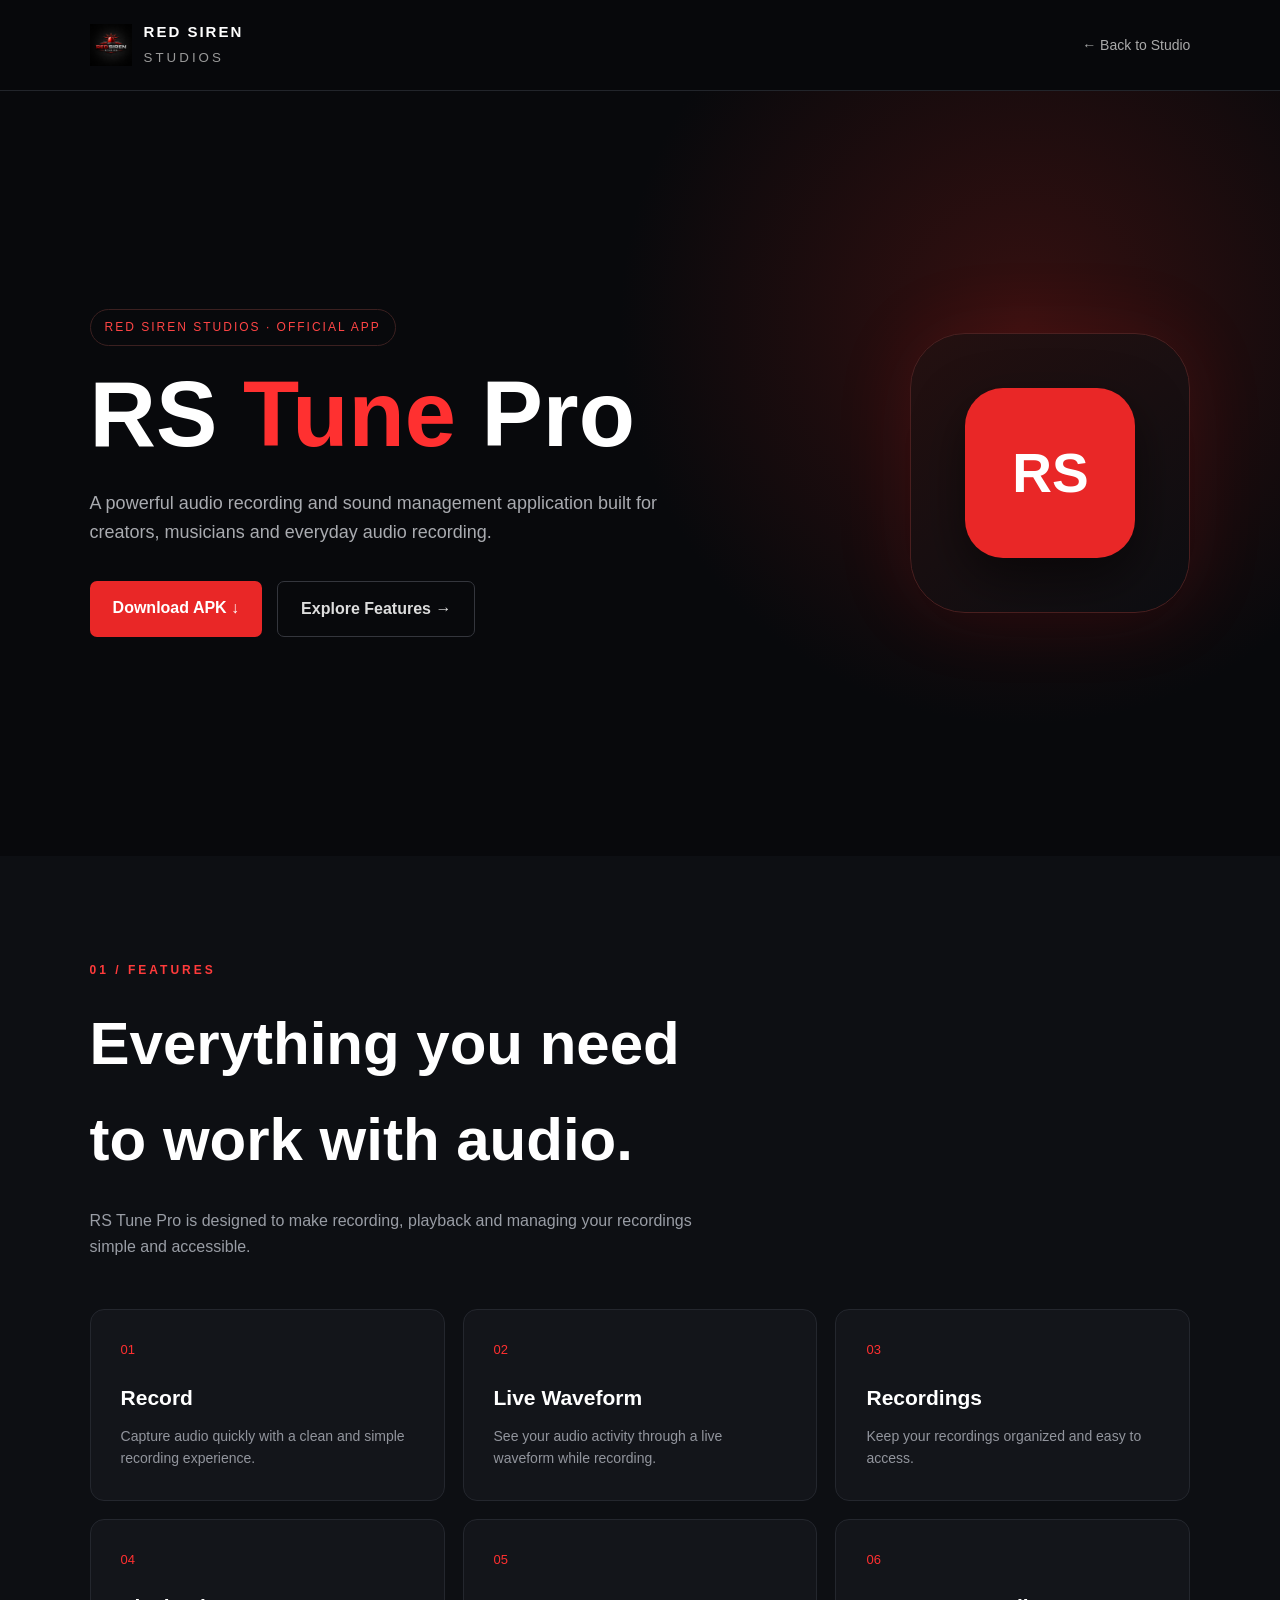
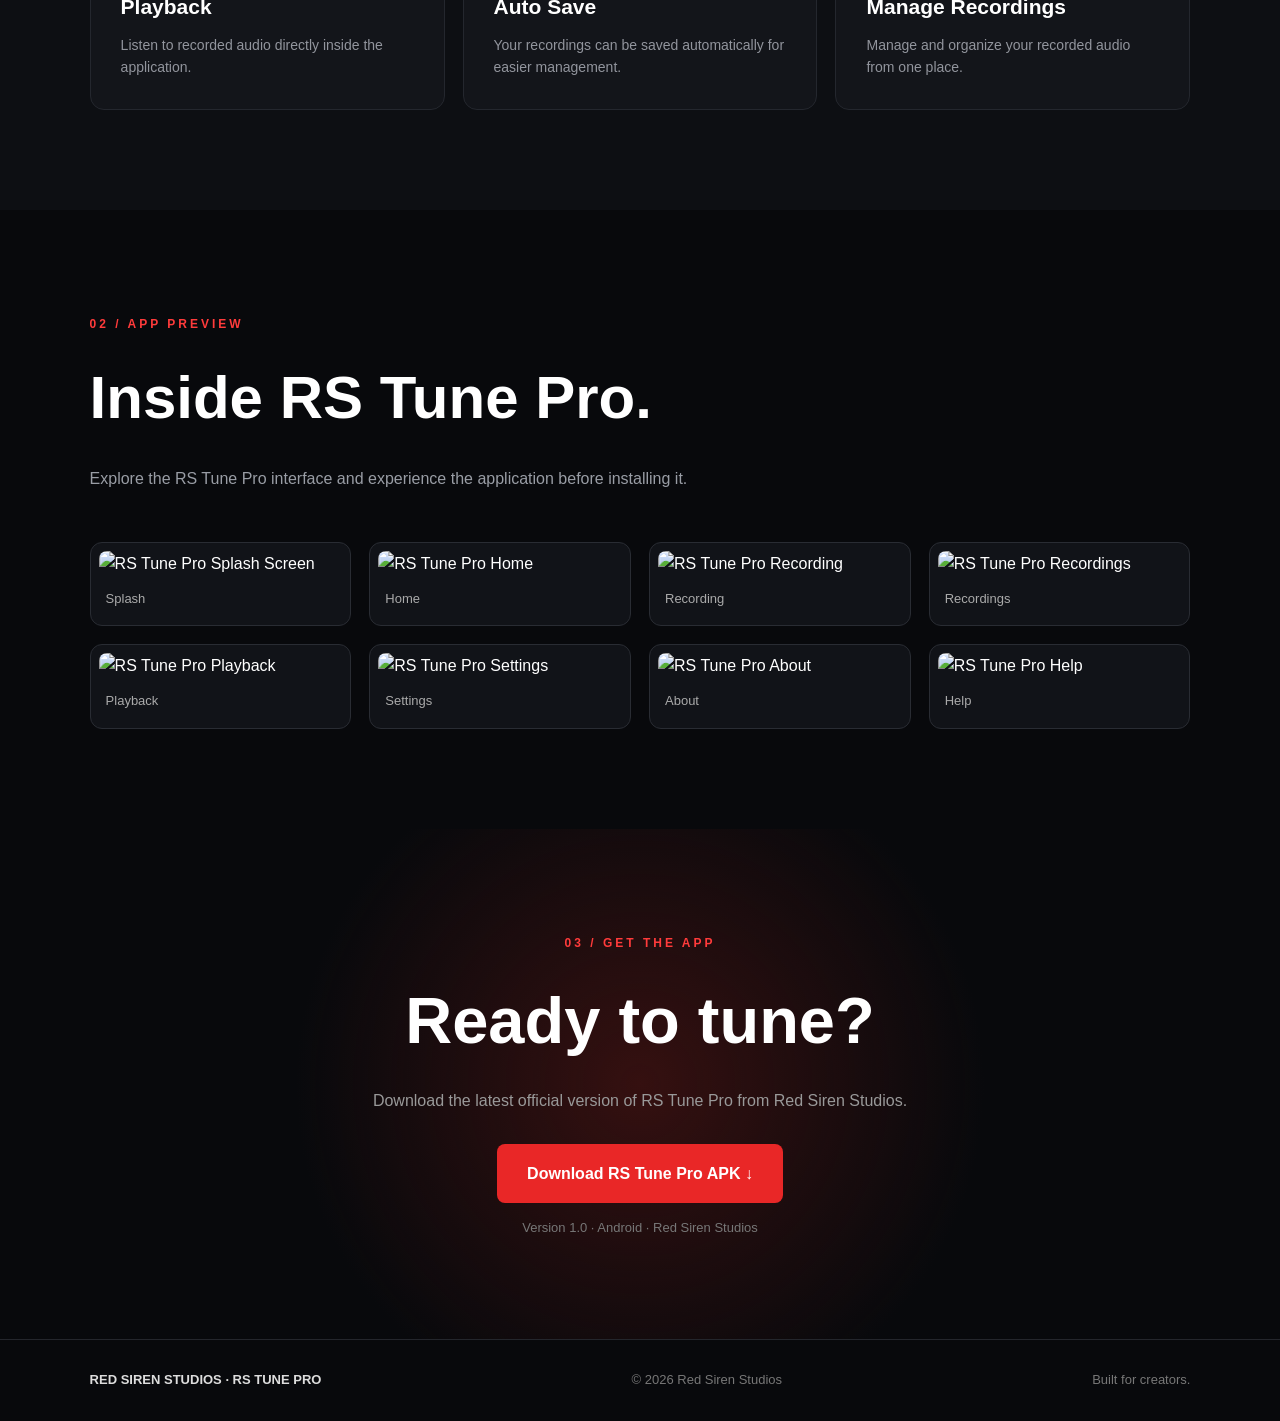
==== rs-tune-pro.html @ b2c9a126 "Add RS Tune Pro product page" ====
<!DOCTYPE html>
<html lang="en">
<head>

<meta charset="UTF-8">

<meta name="viewport"
      content="width=device-width, initial-scale=1.0">

<meta name="description"
      content="RS Tune Pro — powerful audio recording and sound management by Red Siren Studios.">

<title>RS Tune Pro v1.0 — Red Siren Studios</title>

<style>

* {
  box-sizing: border-box;
  margin: 0;
  padding: 0;
}

html {
  scroll-behavior: smooth;
}

body {
  font-family: Arial, Helvetica, sans-serif;
  background: #08090c;
  color: #ffffff;
  line-height: 1.6;
}

a {
  color: inherit;
  text-decoration: none;
}


/* ================= NAV ================= */

.nav {
  width: 100%;
  padding: 20px 7%;
  display: flex;
  align-items: center;
  justify-content: space-between;
  border-bottom: 1px solid #22252b;
  background: rgba(8,9,12,0.95);
  position: sticky;
  top: 0;
  z-index: 100;
}

.brand {
  display: flex;
  align-items: center;
  gap: 12px;
}

.brand img {
  width: 42px;
  height: 42px;
  object-fit: contain;
}

.brand b {
  display: block;
  font-size: 15px;
  letter-spacing: 2px;
}

.brand small {
  color: #999;
  letter-spacing: 3px;
}

.nav-link {
  color: #aaa;
  font-size: 14px;
}

.nav-link:hover {
  color: #ff3030;
}


/* ================= HERO ================= */

.hero {
  min-height: 85vh;
  padding: 90px 7%;
  display: flex;
  align-items: center;
  justify-content: space-between;
  gap: 50px;
  background:
    radial-gradient(circle at 80% 30%, #351010 0%, transparent 35%),
    #08090c;
}

.hero-content {
  max-width: 650px;
}

.badge {
  display: inline-block;
  border: 1px solid #3b2020;
  padding: 8px 14px;
  border-radius: 30px;
  color: #ff4545;
  font-size: 12px;
  letter-spacing: 2px;
  margin-bottom: 25px;
}

.hero h1 {
  font-size: clamp(48px, 8vw, 92px);
  line-height: 0.95;
  margin-bottom: 30px;
}

.hero h1 span {
  color: #ff3030;
}

.hero p {
  color: #a9abb0;
  max-width: 600px;
  font-size: 18px;
  margin-bottom: 35px;
}

.buttons {
  display: flex;
  flex-wrap: wrap;
  gap: 15px;
}

.btn {
  display: inline-block;
  padding: 14px 23px;
  border-radius: 7px;
  font-weight: bold;
  transition: 0.2s;
}

.btn-red {
  background: #e92727;
  color: white;
}

.btn-red:hover {
  background: #ff4040;
  transform: translateY(-2px);
}

.btn-dark {
  border: 1px solid #34363d;
  color: #ddd;
}

.btn-dark:hover {
  border-color: #ff3030;
}


/* ================= APP ICON ================= */

.app-visual {
  width: 280px;
  height: 280px;
  border-radius: 55px;
  background: linear-gradient(145deg, #241010, #0d0e12);
  border: 1px solid #4b2020;
  display: flex;
  align-items: center;
  justify-content: center;
  box-shadow:
    0 0 80px rgba(255,30,30,0.12);
}

.app-visual-inner {
  width: 170px;
  height: 170px;
  border-radius: 38px;
  background: #e92727;
  display: flex;
  align-items: center;
  justify-content: center;
  font-size: 55px;
  font-weight: bold;
  box-shadow: 0 20px 50px rgba(0,0,0,0.5);
}


/* ================= FEATURES ================= */

.section {
  padding: 100px 7%;
}

.section-dark {
  background: #0d0f13;
}

.kicker {
  color: #ff3b3b;
  font-size: 12px;
  letter-spacing: 3px;
  font-weight: bold;
}

.section h2 {
  font-size: clamp(35px, 5vw, 60px);
  margin: 15px 0 20px;
}

.section-intro {
  color: #999da5;
  max-width: 650px;
  margin-bottom: 50px;
}

.features {
  display: grid;
  grid-template-columns: repeat(3, 1fr);
  gap: 18px;
}

.feature {
  padding: 30px;
  background: #13151a;
  border: 1px solid #24272e;
  border-radius: 14px;
  min-height: 180px;
}

.feature-number {
  color: #ff3030;
  font-size: 13px;
  margin-bottom: 20px;
}

.feature h3 {
  font-size: 21px;
  margin-bottom: 10px;
}

.feature p {
  color: #92959d;
  font-size: 14px;
}


/* ================= SCREENSHOTS ================= */

.screenshots {
  display: grid;
  grid-template-columns: repeat(4, 1fr);
  gap: 18px;
}

.screenshot {
  background: #111318;
  border: 1px solid #292c33;
  border-radius: 12px;
  padding: 8px;
  overflow: hidden;
}

.screenshot img {
  width: 100%;
  display: block;
  border-radius: 8px;
}

.screenshot span {
  display: block;
  padding: 12px 7px 8px;
  color: #aaa;
  font-size: 13px;
}


/* ================= DOWNLOAD ================= */

.download {
  padding: 100px 7%;
  text-align: center;
  background:
    radial-gradient(circle at center, #351010 0%, transparent 50%),
    #08090c;
}

.download h2 {
  font-size: clamp(38px, 6vw, 65px);
  margin: 15px 0;
}

.download p {
  color: #999;
  max-width: 600px;
  margin: 0 auto 30px;
}

.download-button {
  display: inline-block;
  background: #e92727;
  padding: 17px 30px;
  border-radius: 8px;
  font-weight: bold;
  font-size: 16px;
  transition: 0.2s;
}

.download-button:hover {
  background: #ff3d3d;
  transform: translateY(-2px);
}

.version {
  display: block;
  margin-top: 15px;
  color: #777;
  font-size: 13px;
}


/* ================= FOOTER ================= */

footer {
  border-top: 1px solid #24262c;
  padding: 30px 7%;
  display: flex;
  justify-content: space-between;
  flex-wrap: wrap;
  gap: 15px;
  color: #777;
  font-size: 13px;
}

.footer-brand {
  color: #ddd;
  font-weight: bold;
}


/* ================= MOBILE ================= */

@media (max-width: 800px) {

  .hero {
    flex-direction: column;
    align-items: flex-start;
    padding-top: 70px;
  }

  .app-visual {
    width: 220px;
    height: 220px;
    align-self: center;
  }

  .app-visual-inner {
    width: 135px;
    height: 135px;
  }

  .features {
    grid-template-columns: 1fr;
  }

  .screenshots {
    grid-template-columns: repeat(2, 1fr);
  }

}

@media (max-width: 500px) {

  .screenshots {
    grid-template-columns: 1fr;
  }

  footer {
    flex-direction: column;
  }

}

</style>

</head>


<body>


<!-- ================= NAVIGATION ================= -->

<header class="nav">

  <a href="index.html" class="brand">

    <img src="logo.png"
         alt="Red Siren Studios">

    <span>
      <b>RED SIREN</b>
      <small>STUDIOS</small>
    </span>

  </a>

  <a href="index.html" class="nav-link">
    ← Back to Studio
  </a>

</header>



<!-- ================= HERO ================= -->

<section class="hero">

  <div class="hero-content">

    <span class="badge">
      RED SIREN STUDIOS · OFFICIAL APP
    </span>

    <h1>
      RS <span>Tune</span> Pro
    </h1>

    <p>
      A powerful audio recording and sound management
      application built for creators, musicians and everyday
      audio recording.
    </p>

    <div class="buttons">

      <a
        class="btn btn-red"
        href="https://github.com/redsirenstudios255-spec/red-siren-studios/releases/latest"
        target="_blank"
        rel="noopener">
        Download APK ↓
      </a>

      <a
        class="btn btn-dark"
        href="#features">
        Explore Features →
      </a>

    </div>

  </div>


  <div class="app-visual">

    <div class="app-visual-inner">
      RS
    </div>

  </div>

</section>



<!-- ================= FEATURES ================= -->

<section id="features" class="section section-dark">

  <span class="kicker">
    01 / FEATURES
  </span>

  <h2>
    Everything you need<br>
    to work with audio.
  </h2>

  <p class="section-intro">
    RS Tune Pro is designed to make recording,
    playback and managing your recordings simple
    and accessible.
  </p>


  <div class="features">


    <article class="feature">

      <div class="feature-number">
        01
      </div>

      <h3>
        Record
      </h3>

      <p>
        Capture audio quickly with a clean
        and simple recording experience.
      </p>

    </article>


    <article class="feature">

      <div class="feature-number">
        02
      </div>

      <h3>
        Live Waveform
      </h3>

      <p>
        See your audio activity through
        a live waveform while recording.
      </p>

    </article>


    <article class="feature">

      <div class="feature-number">
        03
      </div>

      <h3>
        Recordings
      </h3>

      <p>
        Keep your recordings organized
        and easy to access.
      </p>

    </article>


    <article class="feature">

      <div class="feature-number">
        04
      </div>

      <h3>
        Playback
      </h3>

      <p>
        Listen to recorded audio directly
        inside the application.
      </p>

    </article>


    <article class="feature">

      <div class="feature-number">
        05
      </div>

      <h3>
        Auto Save
      </h3>

      <p>
        Your recordings can be saved
        automatically for easier management.
      </p>

    </article>


    <article class="feature">

      <div class="feature-number">
        06
      </div>

      <h3>
        Manage Recordings
      </h3>

      <p>
        Manage and organize your recorded
        audio from one place.
      </p>

    </article>


  </div>

</section>



<!-- ================= SCREENSHOTS ================= -->

<section class="section">

  <span class="kicker">
    02 / APP PREVIEW
  </span>

  <h2>
    Inside RS Tune Pro.
  </h2>

  <p class="section-intro">
    Explore the RS Tune Pro interface and
    experience the application before installing it.
  </p>


  <div class="screenshots">


    <div class="screenshot">

      <img
        src="assets/screenshots/splash.png"
        alt="RS Tune Pro Splash Screen">

      <span>
        Splash
      </span>

    </div>


    <div class="screenshot">

      <img
        src="assets/screenshots/home.png"
        alt="RS Tune Pro Home">

      <span>
        Home
      </span>

    </div>


    <div class="screenshot">

      <img
        src="assets/screenshots/recording.png"
        alt="RS Tune Pro Recording">

      <span>
        Recording
      </span>

    </div>


    <div class="screenshot">

      <img
        src="assets/screenshots/recordings.png"
        alt="RS Tune Pro Recordings">

      <span>
        Recordings
      </span>

    </div>


    <div class="screenshot">

      <img
        src="assets/screenshots/playback.png"
        alt="RS Tune Pro Playback">

      <span>
        Playback
      </span>

    </div>


    <div class="screenshot">

      <img
        src="assets/screenshots/settings.png"
        alt="RS Tune Pro Settings">

      <span>
        Settings
      </span>

    </div>


    <div class="screenshot">

      <img
        src="assets/screenshots/about.png"
        alt="RS Tune Pro About">

      <span>
        About
      </span>

    </div>


    <div class="screenshot">

      <img
        src="assets/screenshots/help.png"
        alt="RS Tune Pro Help">

      <span>
        Help
      </span>

    </div>


  </div>

</section>



<!-- ================= DOWNLOAD ================= -->

<section class="download">

  <span class="kicker">
    03 / GET THE APP
  </span>

  <h2>
    Ready to tune?
  </h2>

  <p>
    Download the latest official version of
    RS Tune Pro from Red Siren Studios.
  </p>

  <a
    class="download-button"
    href="https://github.com/redsirenstudios255-spec/red-siren-studios/releases/latest"
    target="_blank"
    rel="noopener">
    Download RS Tune Pro APK ↓
  </a>

  <span class="version">
    Version 1.0 · Android · Red Siren Studios
  </span>

</section>



<!-- ================= FOOTER ================= -->

<footer>

  <div class="footer-brand">
    RED SIREN STUDIOS · RS TUNE PRO
  </div>

  <span>
    © 2026 Red Siren Studios
  </span>

  <span>
    Built for creators.
  </span>

</footer>


</body>
</html>
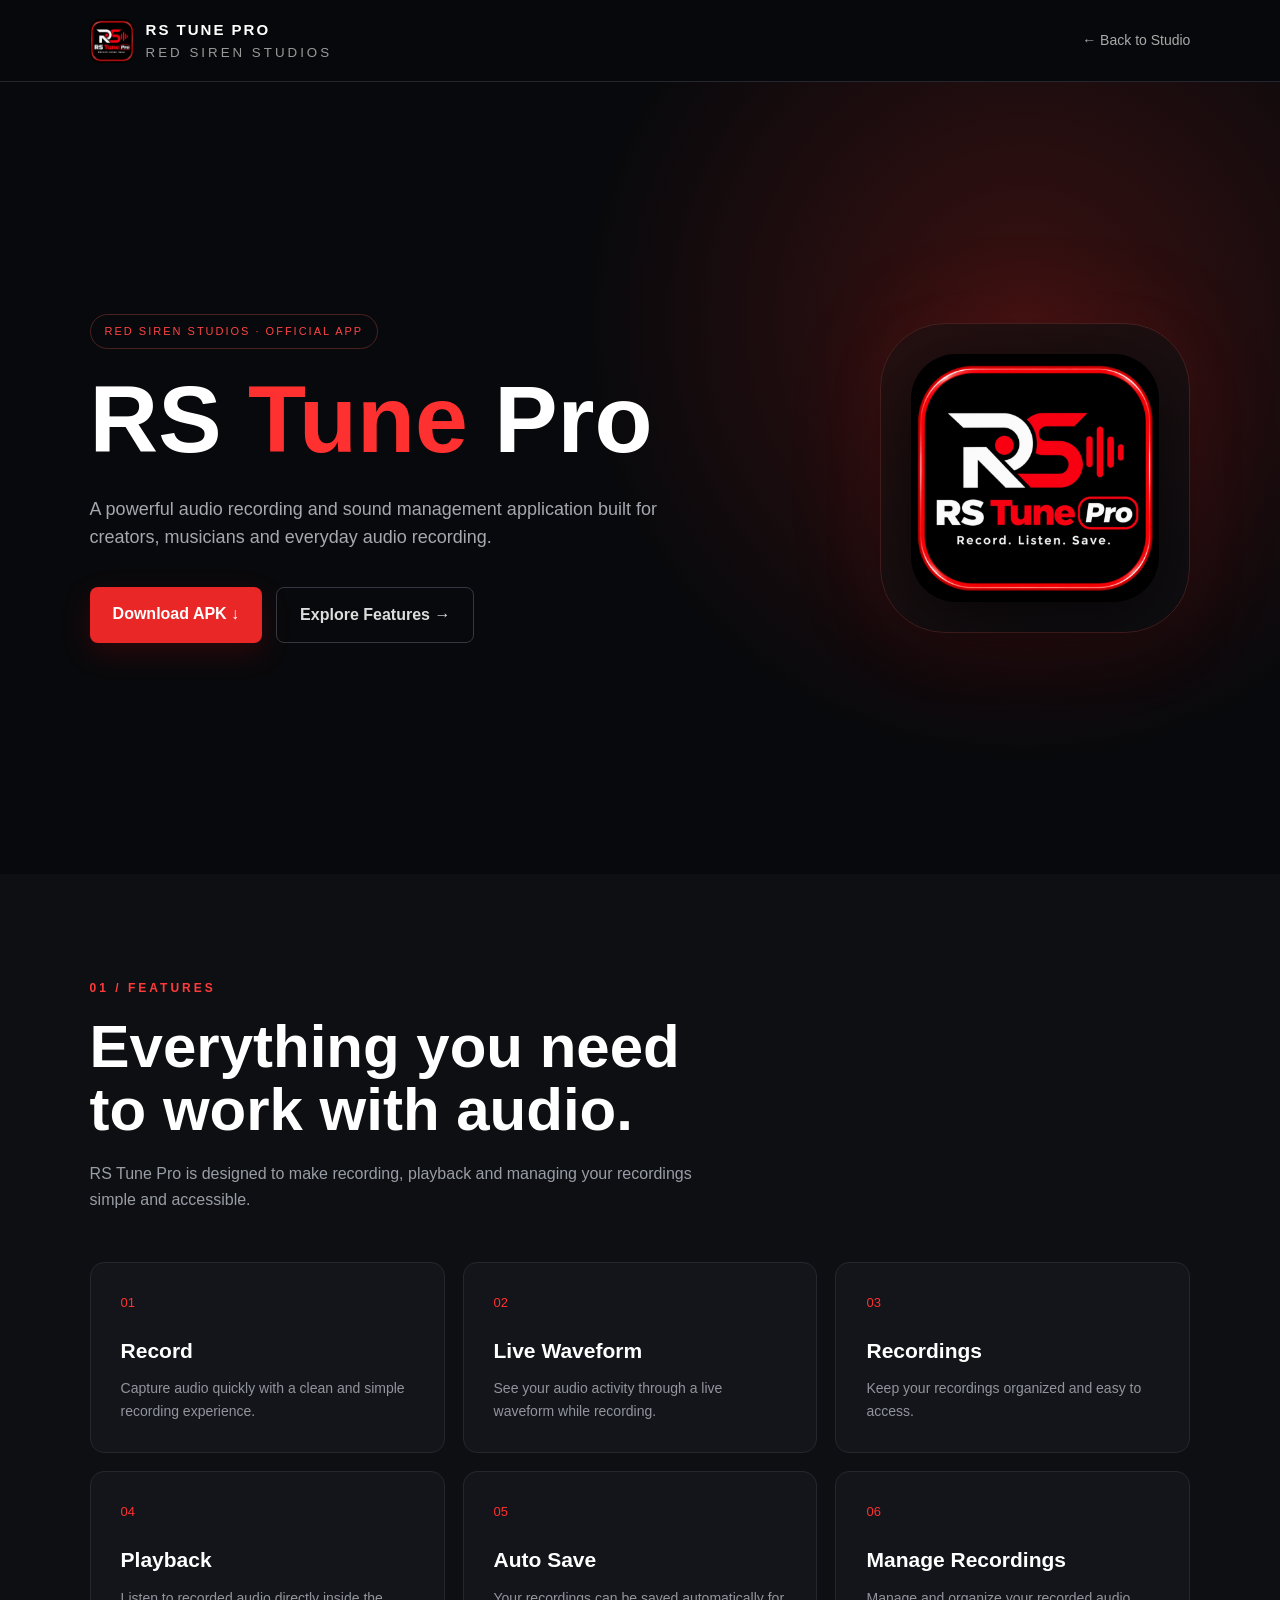
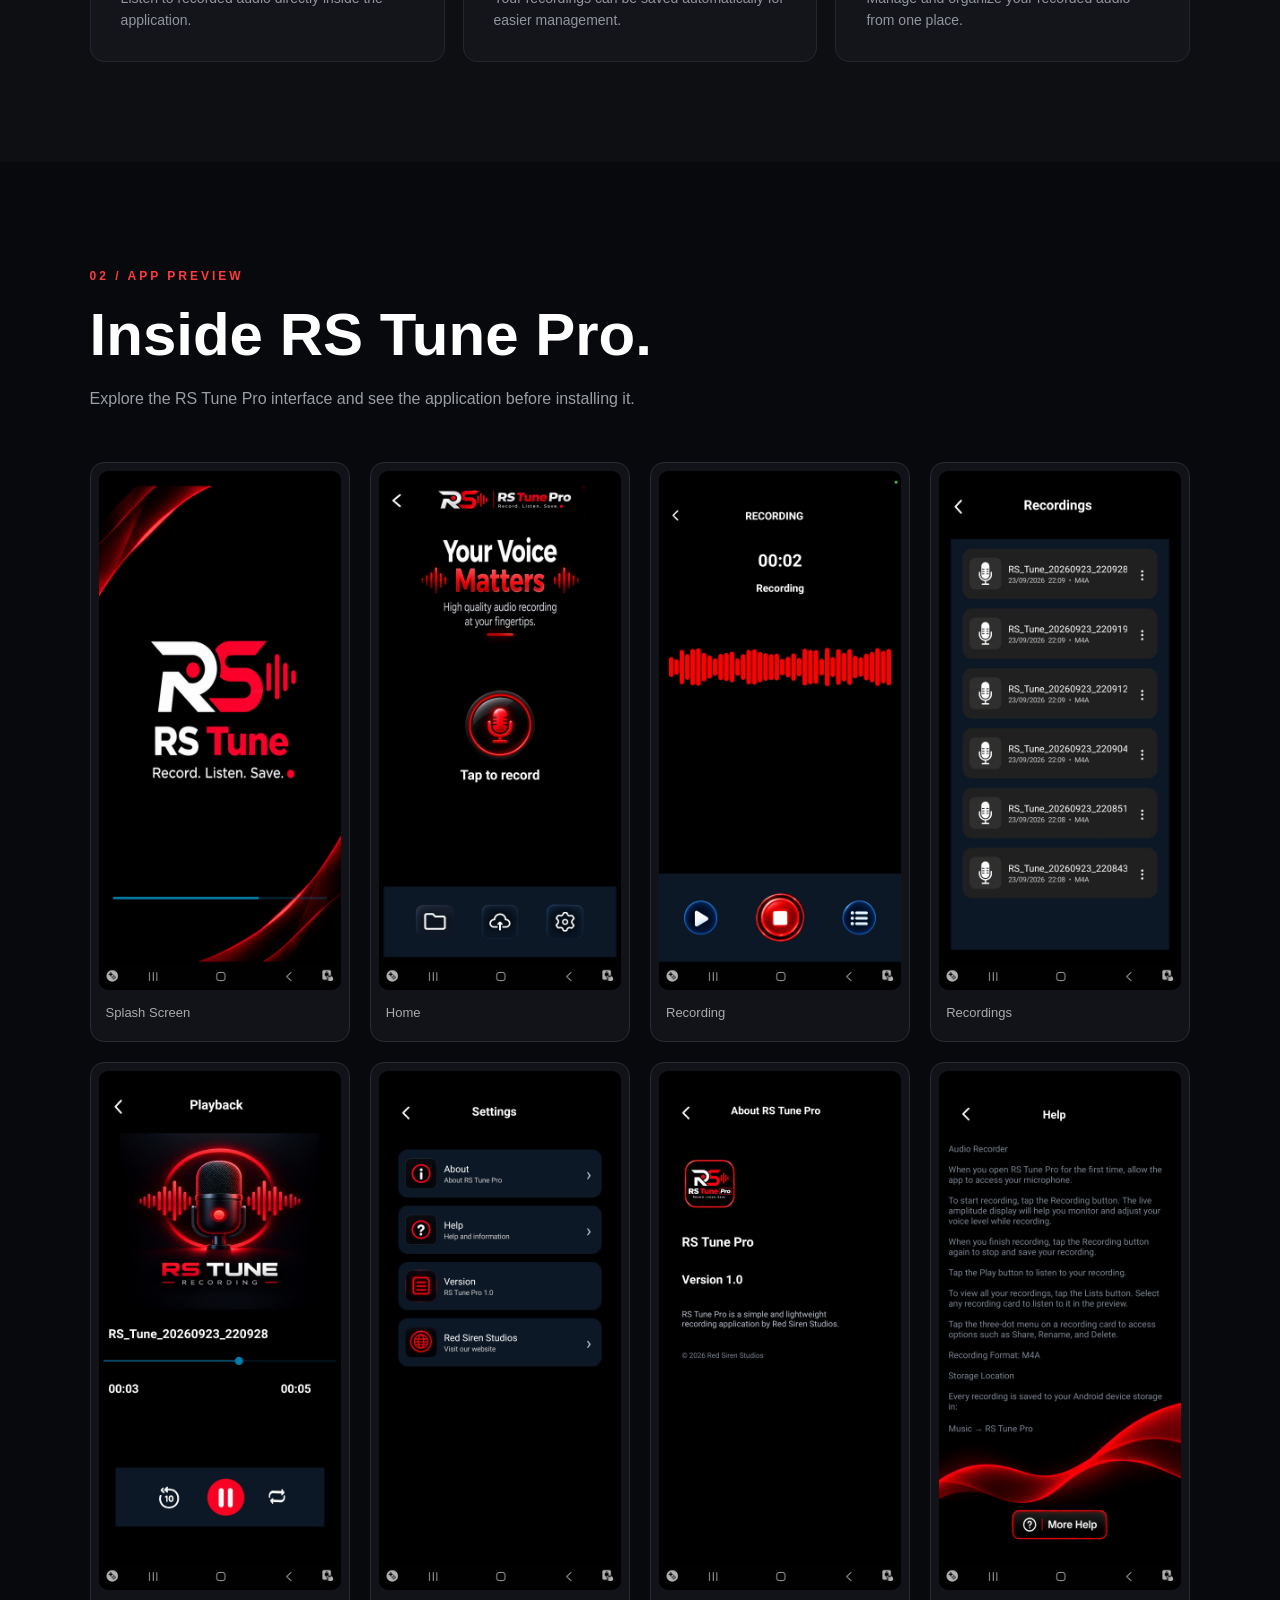
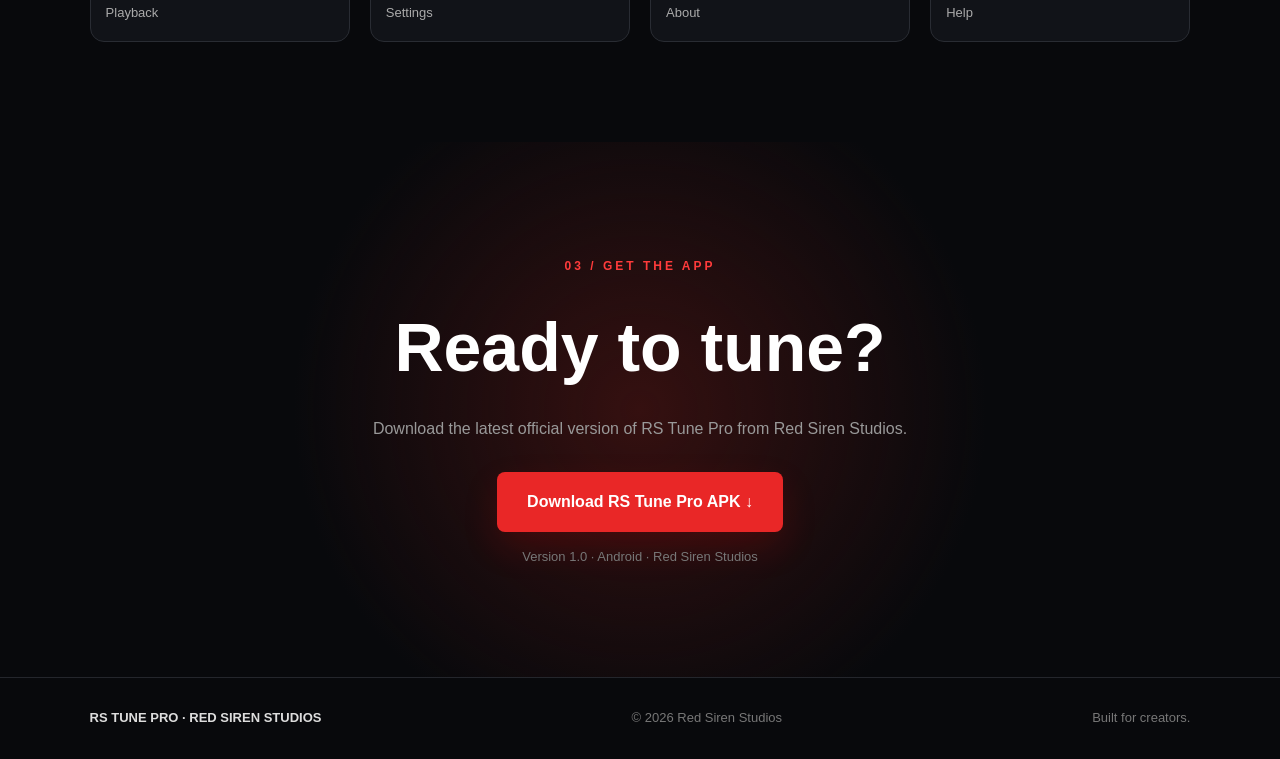
==== commit 476c49dc: "Update RS Tune Pro product page" ====
--- a/rs-tune-pro.html
+++ b/rs-tune-pro.html
@@ -1,392 +1,605 @@
 <!DOCTYPE html>
 <html lang="en">
+
 <head>
 
 <meta charset="UTF-8">
 
 <meta name="viewport"
-      content="width=device-width, initial-scale=1.0">
+content="width=device-width, initial-scale=1.0">
 
 <meta name="description"
-      content="RS Tune Pro — powerful audio recording and sound management by Red Siren Studios.">
+content="RS Tune Pro v1.0 — Official audio recording app by Red Siren Studios.">
 
 <title>RS Tune Pro v1.0 — Red Siren Studios</title>
 
 <style>
 
-* {
-  box-sizing: border-box;
-  margin: 0;
-  padding: 0;
-}
-
-html {
-  scroll-behavior: smooth;
-}
-
-body {
-  font-family: Arial, Helvetica, sans-serif;
-  background: #08090c;
-  color: #ffffff;
-  line-height: 1.6;
-}
-
-a {
-  color: inherit;
-  text-decoration: none;
+/* ================= RESET ================= */
+
+*{
+  margin:0;
+  padding:0;
+  box-sizing:border-box;
+}
+
+html{
+  scroll-behavior:smooth;
+}
+
+body{
+  font-family:Arial,Helvetica,sans-serif;
+  background:#08090c;
+  color:#fff;
+  line-height:1.6;
+}
+
+a{
+  color:inherit;
+  text-decoration:none;
 }
 
 
 /* ================= NAV ================= */
 
-.nav {
-  width: 100%;
-  padding: 20px 7%;
-  display: flex;
-  align-items: center;
-  justify-content: space-between;
-  border-bottom: 1px solid #22252b;
-  background: rgba(8,9,12,0.95);
-  position: sticky;
-  top: 0;
-  z-index: 100;
-}
-
-.brand {
-  display: flex;
-  align-items: center;
-  gap: 12px;
-}
-
-.brand img {
-  width: 42px;
-  height: 42px;
-  object-fit: contain;
-}
-
-.brand b {
-  display: block;
-  font-size: 15px;
-  letter-spacing: 2px;
-}
-
-.brand small {
-  color: #999;
-  letter-spacing: 3px;
-}
-
-.nav-link {
-  color: #aaa;
-  font-size: 14px;
-}
-
-.nav-link:hover {
-  color: #ff3030;
+.nav{
+  position:sticky;
+  top:0;
+  z-index:1000;
+
+  width:100%;
+
+  padding:18px 7%;
+
+  display:flex;
+  align-items:center;
+  justify-content:space-between;
+
+  background:rgba(8,9,12,.96);
+
+  border-bottom:1px solid #25272d;
+
+  backdrop-filter:blur(10px);
+}
+
+.brand{
+  display:flex;
+  align-items:center;
+  gap:12px;
+}
+
+.brand img{
+  width:44px;
+  height:44px;
+  object-fit:contain;
+  border-radius:10px;
+}
+
+.brand b{
+  display:block;
+  font-size:15px;
+  letter-spacing:2px;
+}
+
+.brand small{
+  display:block;
+  color:#999;
+  letter-spacing:3px;
+}
+
+.back{
+  color:#aaa;
+  font-size:14px;
+}
+
+.back:hover{
+  color:#ff3030;
 }
 
 
 /* ================= HERO ================= */
 
-.hero {
-  min-height: 85vh;
-  padding: 90px 7%;
-  display: flex;
-  align-items: center;
-  justify-content: space-between;
-  gap: 50px;
+.hero{
+
+  min-height:88vh;
+
+  padding:90px 7%;
+
+  display:flex;
+
+  align-items:center;
+
+  justify-content:space-between;
+
+  gap:60px;
+
   background:
-    radial-gradient(circle at 80% 30%, #351010 0%, transparent 35%),
-    #08090c;
-}
-
-.hero-content {
-  max-width: 650px;
-}
-
-.badge {
-  display: inline-block;
-  border: 1px solid #3b2020;
-  padding: 8px 14px;
-  border-radius: 30px;
-  color: #ff4545;
-  font-size: 12px;
-  letter-spacing: 2px;
-  margin-bottom: 25px;
-}
-
-.hero h1 {
-  font-size: clamp(48px, 8vw, 92px);
-  line-height: 0.95;
-  margin-bottom: 30px;
-}
-
-.hero h1 span {
-  color: #ff3030;
-}
-
-.hero p {
-  color: #a9abb0;
-  max-width: 600px;
-  font-size: 18px;
-  margin-bottom: 35px;
-}
-
-.buttons {
-  display: flex;
-  flex-wrap: wrap;
-  gap: 15px;
-}
-
-.btn {
-  display: inline-block;
-  padding: 14px 23px;
-  border-radius: 7px;
-  font-weight: bold;
-  transition: 0.2s;
-}
-
-.btn-red {
-  background: #e92727;
-  color: white;
-}
-
-.btn-red:hover {
-  background: #ff4040;
-  transform: translateY(-2px);
-}
-
-.btn-dark {
-  border: 1px solid #34363d;
-  color: #ddd;
-}
-
-.btn-dark:hover {
-  border-color: #ff3030;
+  radial-gradient(
+    circle at 80% 30%,
+    #3a1111 0%,
+    transparent 38%
+  ),
+  #08090c;
+}
+
+.hero-content{
+  max-width:650px;
+}
+
+.badge{
+
+  display:inline-block;
+
+  padding:8px 14px;
+
+  border:1px solid #4b2222;
+
+  border-radius:30px;
+
+  color:#ff4444;
+
+  font-size:11px;
+
+  letter-spacing:2px;
+
+  margin-bottom:25px;
+}
+
+.hero h1{
+
+  font-size:clamp(50px,8vw,95px);
+
+  line-height:.95;
+
+  margin-bottom:30px;
+}
+
+.hero h1 span{
+  color:#ff3030;
+}
+
+.hero p{
+
+  color:#a5a8ae;
+
+  font-size:18px;
+
+  max-width:600px;
+
+  margin-bottom:35px;
+}
+
+
+/* ================= BUTTONS ================= */
+
+.buttons{
+
+  display:flex;
+
+  flex-wrap:wrap;
+
+  gap:14px;
+}
+
+.btn{
+
+  display:inline-block;
+
+  padding:14px 23px;
+
+  border-radius:8px;
+
+  font-weight:bold;
+
+  transition:.2s;
+}
+
+.btn-red{
+
+  background:#e92727;
+
+  color:#fff;
+
+  box-shadow:
+  0 10px 30px rgba(255,0,0,.15);
+}
+
+.btn-red:hover{
+
+  background:#ff4141;
+
+  transform:translateY(-2px);
+}
+
+.btn-dark{
+
+  border:1px solid #353840;
+
+  color:#ddd;
+}
+
+.btn-dark:hover{
+  border-color:#ff3030;
 }
 
 
 /* ================= APP ICON ================= */
 
-.app-visual {
-  width: 280px;
-  height: 280px;
-  border-radius: 55px;
-  background: linear-gradient(145deg, #241010, #0d0e12);
-  border: 1px solid #4b2020;
-  display: flex;
-  align-items: center;
-  justify-content: center;
+.app-visual{
+
+  width:310px;
+
+  height:310px;
+
+  padding:30px;
+
+  border-radius:65px;
+
+  display:flex;
+
+  align-items:center;
+
+  justify-content:center;
+
+  background:
+  linear-gradient(
+    145deg,
+    #261010,
+    #0d0e12
+  );
+
+  border:1px solid #4a2020;
+
   box-shadow:
-    0 0 80px rgba(255,30,30,0.12);
-}
-
-.app-visual-inner {
-  width: 170px;
-  height: 170px;
-  border-radius: 38px;
-  background: #e92727;
-  display: flex;
-  align-items: center;
-  justify-content: center;
-  font-size: 55px;
-  font-weight: bold;
-  box-shadow: 0 20px 50px rgba(0,0,0,0.5);
+  0 0 100px rgba(255,30,30,.12);
+}
+
+.app-visual img{
+
+  width:100%;
+
+  height:100%;
+
+  object-fit:contain;
+
+  border-radius:45px;
+
+  filter:
+  drop-shadow(
+    0 20px 35px rgba(0,0,0,.6)
+  );
+}
+
+
+/* ================= SECTION ================= */
+
+.section{
+
+  padding:100px 7%;
+}
+
+.section-dark{
+  background:#0d0f13;
+}
+
+.kicker{
+
+  color:#ff3b3b;
+
+  font-size:12px;
+
+  letter-spacing:3px;
+
+  font-weight:bold;
+}
+
+.section h2{
+
+  font-size:clamp(35px,5vw,60px);
+
+  line-height:1.05;
+
+  margin:15px 0 20px;
+}
+
+.section-intro{
+
+  color:#999da5;
+
+  max-width:650px;
+
+  margin-bottom:50px;
 }
 
 
 /* ================= FEATURES ================= */
 
-.section {
-  padding: 100px 7%;
-}
-
-.section-dark {
-  background: #0d0f13;
-}
-
-.kicker {
-  color: #ff3b3b;
-  font-size: 12px;
-  letter-spacing: 3px;
-  font-weight: bold;
-}
-
-.section h2 {
-  font-size: clamp(35px, 5vw, 60px);
-  margin: 15px 0 20px;
-}
-
-.section-intro {
-  color: #999da5;
-  max-width: 650px;
-  margin-bottom: 50px;
-}
-
-.features {
-  display: grid;
-  grid-template-columns: repeat(3, 1fr);
-  gap: 18px;
-}
-
-.feature {
-  padding: 30px;
-  background: #13151a;
-  border: 1px solid #24272e;
-  border-radius: 14px;
-  min-height: 180px;
-}
-
-.feature-number {
-  color: #ff3030;
-  font-size: 13px;
-  margin-bottom: 20px;
-}
-
-.feature h3 {
-  font-size: 21px;
-  margin-bottom: 10px;
-}
-
-.feature p {
-  color: #92959d;
-  font-size: 14px;
+.features{
+
+  display:grid;
+
+  grid-template-columns:
+  repeat(3,1fr);
+
+  gap:18px;
+}
+
+.feature{
+
+  padding:30px;
+
+  background:#13151a;
+
+  border:1px solid #24272e;
+
+  border-radius:14px;
+
+  min-height:180px;
+
+  transition:.2s;
+}
+
+.feature:hover{
+
+  border-color:#ff3030;
+
+  transform:translateY(-3px);
+}
+
+.feature-number{
+
+  color:#ff3030;
+
+  font-size:13px;
+
+  margin-bottom:20px;
+}
+
+.feature h3{
+
+  font-size:21px;
+
+  margin-bottom:10px;
+}
+
+.feature p{
+
+  color:#92959d;
+
+  font-size:14px;
 }
 
 
 /* ================= SCREENSHOTS ================= */
 
-.screenshots {
-  display: grid;
-  grid-template-columns: repeat(4, 1fr);
-  gap: 18px;
-}
-
-.screenshot {
-  background: #111318;
-  border: 1px solid #292c33;
-  border-radius: 12px;
-  padding: 8px;
-  overflow: hidden;
-}
-
-.screenshot img {
-  width: 100%;
-  display: block;
-  border-radius: 8px;
-}
-
-.screenshot span {
-  display: block;
-  padding: 12px 7px 8px;
-  color: #aaa;
-  font-size: 13px;
+.screenshots{
+
+  display:grid;
+
+  grid-template-columns:
+  repeat(4,1fr);
+
+  gap:20px;
+}
+
+.screenshot{
+
+  background:#111318;
+
+  border:1px solid #292c33;
+
+  border-radius:14px;
+
+  padding:8px;
+
+  overflow:hidden;
+
+  transition:.2s;
+}
+
+.screenshot:hover{
+
+  border-color:#ff3030;
+
+  transform:translateY(-4px);
+}
+
+.screenshot img{
+
+  width:100%;
+
+  height:auto;
+
+  display:block;
+
+  border-radius:9px;
+}
+
+.screenshot span{
+
+  display:block;
+
+  padding:13px 7px 9px;
+
+  color:#aaa;
+
+  font-size:13px;
 }
 
 
 /* ================= DOWNLOAD ================= */
 
-.download {
-  padding: 100px 7%;
-  text-align: center;
+.download{
+
+  padding:110px 7%;
+
+  text-align:center;
+
   background:
-    radial-gradient(circle at center, #351010 0%, transparent 50%),
-    #08090c;
-}
-
-.download h2 {
-  font-size: clamp(38px, 6vw, 65px);
-  margin: 15px 0;
-}
-
-.download p {
-  color: #999;
-  max-width: 600px;
-  margin: 0 auto 30px;
-}
-
-.download-button {
-  display: inline-block;
-  background: #e92727;
-  padding: 17px 30px;
-  border-radius: 8px;
-  font-weight: bold;
-  font-size: 16px;
-  transition: 0.2s;
-}
-
-.download-button:hover {
-  background: #ff3d3d;
-  transform: translateY(-2px);
-}
-
-.version {
-  display: block;
-  margin-top: 15px;
-  color: #777;
-  font-size: 13px;
+
+  radial-gradient(
+    circle at center,
+    #351010 0%,
+    transparent 50%
+  ),
+
+  #08090c;
+}
+
+.download h2{
+
+  font-size:
+  clamp(40px,6vw,68px);
+
+  margin:15px 0;
+}
+
+.download p{
+
+  color:#999;
+
+  max-width:600px;
+
+  margin:0 auto 30px;
+}
+
+.download-button{
+
+  display:inline-block;
+
+  background:#e92727;
+
+  padding:17px 30px;
+
+  border-radius:8px;
+
+  font-weight:bold;
+
+  font-size:16px;
+
+  transition:.2s;
+
+  box-shadow:
+  0 15px 35px rgba(255,0,0,.15);
+}
+
+.download-button:hover{
+
+  background:#ff4141;
+
+  transform:translateY(-3px);
+}
+
+.version{
+
+  display:block;
+
+  margin-top:15px;
+
+  color:#777;
+
+  font-size:13px;
 }
 
 
 /* ================= FOOTER ================= */
 
-footer {
-  border-top: 1px solid #24262c;
-  padding: 30px 7%;
-  display: flex;
-  justify-content: space-between;
-  flex-wrap: wrap;
-  gap: 15px;
-  color: #777;
-  font-size: 13px;
-}
-
-.footer-brand {
-  color: #ddd;
-  font-weight: bold;
+footer{
+
+  border-top:1px solid #24262c;
+
+  padding:30px 7%;
+
+  display:flex;
+
+  justify-content:space-between;
+
+  flex-wrap:wrap;
+
+  gap:15px;
+
+  color:#777;
+
+  font-size:13px;
+}
+
+.footer-brand{
+  color:#ddd;
+  font-weight:bold;
 }
 
 
 /* ================= MOBILE ================= */
 
-@media (max-width: 800px) {
-
-  .hero {
-    flex-direction: column;
-    align-items: flex-start;
-    padding-top: 70px;
+@media(max-width:850px){
+
+  .hero{
+
+    flex-direction:column;
+
+    align-items:flex-start;
+
+    padding-top:70px;
   }
 
-  .app-visual {
-    width: 220px;
-    height: 220px;
-    align-self: center;
+  .app-visual{
+
+    width:250px;
+
+    height:250px;
+
+    align-self:center;
   }
 
-  .app-visual-inner {
-    width: 135px;
-    height: 135px;
+  .features{
+
+    grid-template-columns:1fr;
   }
 
-  .features {
-    grid-template-columns: 1fr;
+  .screenshots{
+
+    grid-template-columns:
+    repeat(2,1fr);
   }
 
-  .screenshots {
-    grid-template-columns: repeat(2, 1fr);
+}
+
+
+@media(max-width:500px){
+
+  .nav{
+    padding:15px 5%;
   }
 
-}
-
-@media (max-width: 500px) {
-
-  .screenshots {
-    grid-template-columns: 1fr;
+  .brand img{
+    width:38px;
+    height:38px;
   }
 
-  footer {
-    flex-direction: column;
+  .back{
+    font-size:12px;
   }
 
+  .hero{
+    padding:60px 5%;
+  }
+
+  .section{
+    padding:75px 5%;
+  }
+
+  .screenshots{
+
+    grid-template-columns:1fr;
+  }
+
+  footer{
+
+    flex-direction:column;
+
+    padding:25px 5%;
+  }
+
 }
 
 </style>
@@ -403,18 +616,27 @@
 
   <a href="index.html" class="brand">
 
-    <img src="logo.png"
-         alt="Red Siren Studios">
+    <img
+      src="rs-tune-pro-icon.png"
+      alt="RS Tune Pro Icon">
 
     <span>
-      <b>RED SIREN</b>
-      <small>STUDIOS</small>
+
+      <b>RS TUNE PRO</b>
+
+      <small>RED SIREN STUDIOS</small>
+
     </span>
 
   </a>
 
-  <a href="index.html" class="nav-link">
+
+  <a
+    href="index.html"
+    class="back">
+
     ← Back to Studio
+
   </a>
 
 </header>
@@ -425,73 +647,119 @@
 
 <section class="hero">
 
+
   <div class="hero-content">
 
+
     <span class="badge">
+
       RED SIREN STUDIOS · OFFICIAL APP
+
     </span>
 
+
     <h1>
+
       RS <span>Tune</span> Pro
+
     </h1>
 
+
     <p>
-      A powerful audio recording and sound management
-      application built for creators, musicians and everyday
-      audio recording.
+
+      A powerful audio recording and sound
+      management application built for creators,
+      musicians and everyday audio recording.
+
     </p>
 
+
     <div class="buttons">
 
+
       <a
+
         class="btn btn-red"
-        href="https://github.com/redsirenstudios255-spec/red-siren-studios/releases/latest"
+
+        href="https://github.com/redsirenstudios255-spec/red-siren-studios/releases/download/v1.0/RS.Tune.Pro.apk"
+
         target="_blank"
+
         rel="noopener">
+
         Download APK ↓
+
       </a>
 
+
       <a
+
         class="btn btn-dark"
+
         href="#features">
+
         Explore Features →
+
       </a>
 
+
     </div>
 
+
   </div>
 
 
+
+  <!-- REAL RS TUNE PRO ICON -->
+
   <div class="app-visual">
 
-    <div class="app-visual-inner">
-      RS
-    </div>
+    <img
+
+      src="rs-tune-pro-icon.png"
+
+      alt="RS Tune Pro">
 
   </div>
 
+
 </section>
 
 
 
 <!-- ================= FEATURES ================= -->
 
-<section id="features" class="section section-dark">
+<section
+
+  id="features"
+
+  class="section section-dark">
+
 
   <span class="kicker">
+
     01 / FEATURES
+
   </span>
 
+
   <h2>
+
     Everything you need<br>
+
     to work with audio.
+
   </h2>
 
+
   <p class="section-intro">
+
     RS Tune Pro is designed to make recording,
     playback and managing your recordings simple
     and accessible.
+
   </p>
+
 
 
   <div class="features">
@@ -515,6 +783,7 @@
     </article>
 
 
+
     <article class="feature">
 
       <div class="feature-number">
@@ -533,6 +802,7 @@
     </article>
 
 
+
     <article class="feature">
 
       <div class="feature-number">
@@ -551,6 +821,7 @@
     </article>
 
 
+
     <article class="feature">
 
       <div class="feature-number">
@@ -569,6 +840,7 @@
     </article>
 
 
+
     <article class="feature">
 
       <div class="feature-number">
@@ -587,6 +859,7 @@
     </article>
 
 
+
     <article class="feature">
 
       <div class="feature-number">
@@ -611,45 +884,64 @@
 
 
 
-<!-- ================= SCREENSHOTS ================= -->
+<!-- ================= APP SCREENSHOTS ================= -->
 
 <section class="section">
 
+
   <span class="kicker">
+
     02 / APP PREVIEW
+
   </span>
 
+
   <h2>
+
     Inside RS Tune Pro.
+
   </h2>
 
+
   <p class="section-intro">
-    Explore the RS Tune Pro interface and
-    experience the application before installing it.
+
+    Explore the RS Tune Pro interface
+    and see the application before installing it.
+
   </p>
 
 
+
   <div class="screenshots">
 
 
+    <!-- SPLASH -->
+
     <div class="screenshot">
 
       <img
-        src="assets/screenshots/splash.png"
+
+        src="SPLSH.jpg"
+
         alt="RS Tune Pro Splash Screen">
 
       <span>
-        Splash
+        Splash Screen
       </span>
 
     </div>
 
 
+
+    <!-- HOME -->
+
     <div class="screenshot">
 
       <img
-        src="assets/screenshots/home.png"
-        alt="RS Tune Pro Home">
+
+        src="HOME.jpg"
+
+        alt="RS Tune Pro Home Screen">
 
       <span>
         Home
@@ -658,11 +950,16 @@
     </div>
 
 
+
+    <!-- RECORDING -->
+
     <div class="screenshot">
 
       <img
-        src="assets/screenshots/recording.png"
-        alt="RS Tune Pro Recording">
+
+        src="RECORDING.jpg"
+
+        alt="RS Tune Pro Recording Screen">
 
       <span>
         Recording
@@ -671,11 +968,16 @@
     </div>
 
 
+
+    <!-- RECORDINGS -->
+
     <div class="screenshot">
 
       <img
-        src="assets/screenshots/recordings.png"
-        alt="RS Tune Pro Recordings">
+
+        src="RECORDINGS.jpg"
+
+        alt="RS Tune Pro Recordings Screen">
 
       <span>
         Recordings
@@ -684,11 +986,16 @@
     </div>
 
 
+
+    <!-- PLAYBACK -->
+
     <div class="screenshot">
 
       <img
-        src="assets/screenshots/playback.png"
-        alt="RS Tune Pro Playback">
+
+        src="PLAYBACK.jpg"
+
+        alt="RS Tune Pro Playback Screen">
 
       <span>
         Playback
@@ -697,11 +1004,16 @@
     </div>
 
 
+
+    <!-- SETTINGS -->
+
     <div class="screenshot">
 
       <img
-        src="assets/screenshots/settings.png"
-        alt="RS Tune Pro Settings">
+
+        src="SETTINGS.jpg"
+
+        alt="RS Tune Pro Settings Screen">
 
       <span>
         Settings
@@ -710,11 +1022,16 @@
     </div>
 
 
+
+    <!-- ABOUT -->
+
     <div class="screenshot">
 
       <img
-        src="assets/screenshots/about.png"
-        alt="RS Tune Pro About">
+
+        src="ABOUT.jpg"
+
+        alt="RS Tune Pro About Screen">
 
       <span>
         About
@@ -723,11 +1040,16 @@
     </div>
 
 
+
+    <!-- HELP -->
+
     <div class="screenshot">
 
       <img
-        src="assets/screenshots/help.png"
-        alt="RS Tune Pro Help">
+
+        src="HELP.jpg"
+
+        alt="RS Tune Pro Help Screen">
 
       <span>
         Help
@@ -746,31 +1068,51 @@
 
 <section class="download">
 
+
   <span class="kicker">
+
     03 / GET THE APP
+
   </span>
 
+
   <h2>
+
     Ready to tune?
+
   </h2>
 
+
   <p>
-    Download the latest official version of
-    RS Tune Pro from Red Siren Studios.
+
+    Download the latest official version
+    of RS Tune Pro from Red Siren Studios.
+
   </p>
 
+
   <a
+
     class="download-button"
-    href="https://github.com/redsirenstudios255-spec/red-siren-studios/releases/latest"
+
+    href="https://github.com/redsirenstudios255-spec/red-siren-studios/releases/download/v1.0/RS.Tune.Pro.apk"
+
     target="_blank"
+
     rel="noopener">
+
     Download RS Tune Pro APK ↓
+
   </a>
 
+
   <span class="version">
+
     Version 1.0 · Android · Red Siren Studios
+
   </span>
 
+
 </section>
 
 
@@ -779,20 +1121,31 @@
 
 <footer>
 
+
   <div class="footer-brand">
-    RED SIREN STUDIOS · RS TUNE PRO
+
+    RS TUNE PRO · RED SIREN STUDIOS
+
   </div>
 
+
   <span>
+
     © 2026 Red Siren Studios
+
   </span>
 
+
   <span>
+
     Built for creators.
+
   </span>
 
+
 </footer>
 
 
 </body>
+
 </html>
